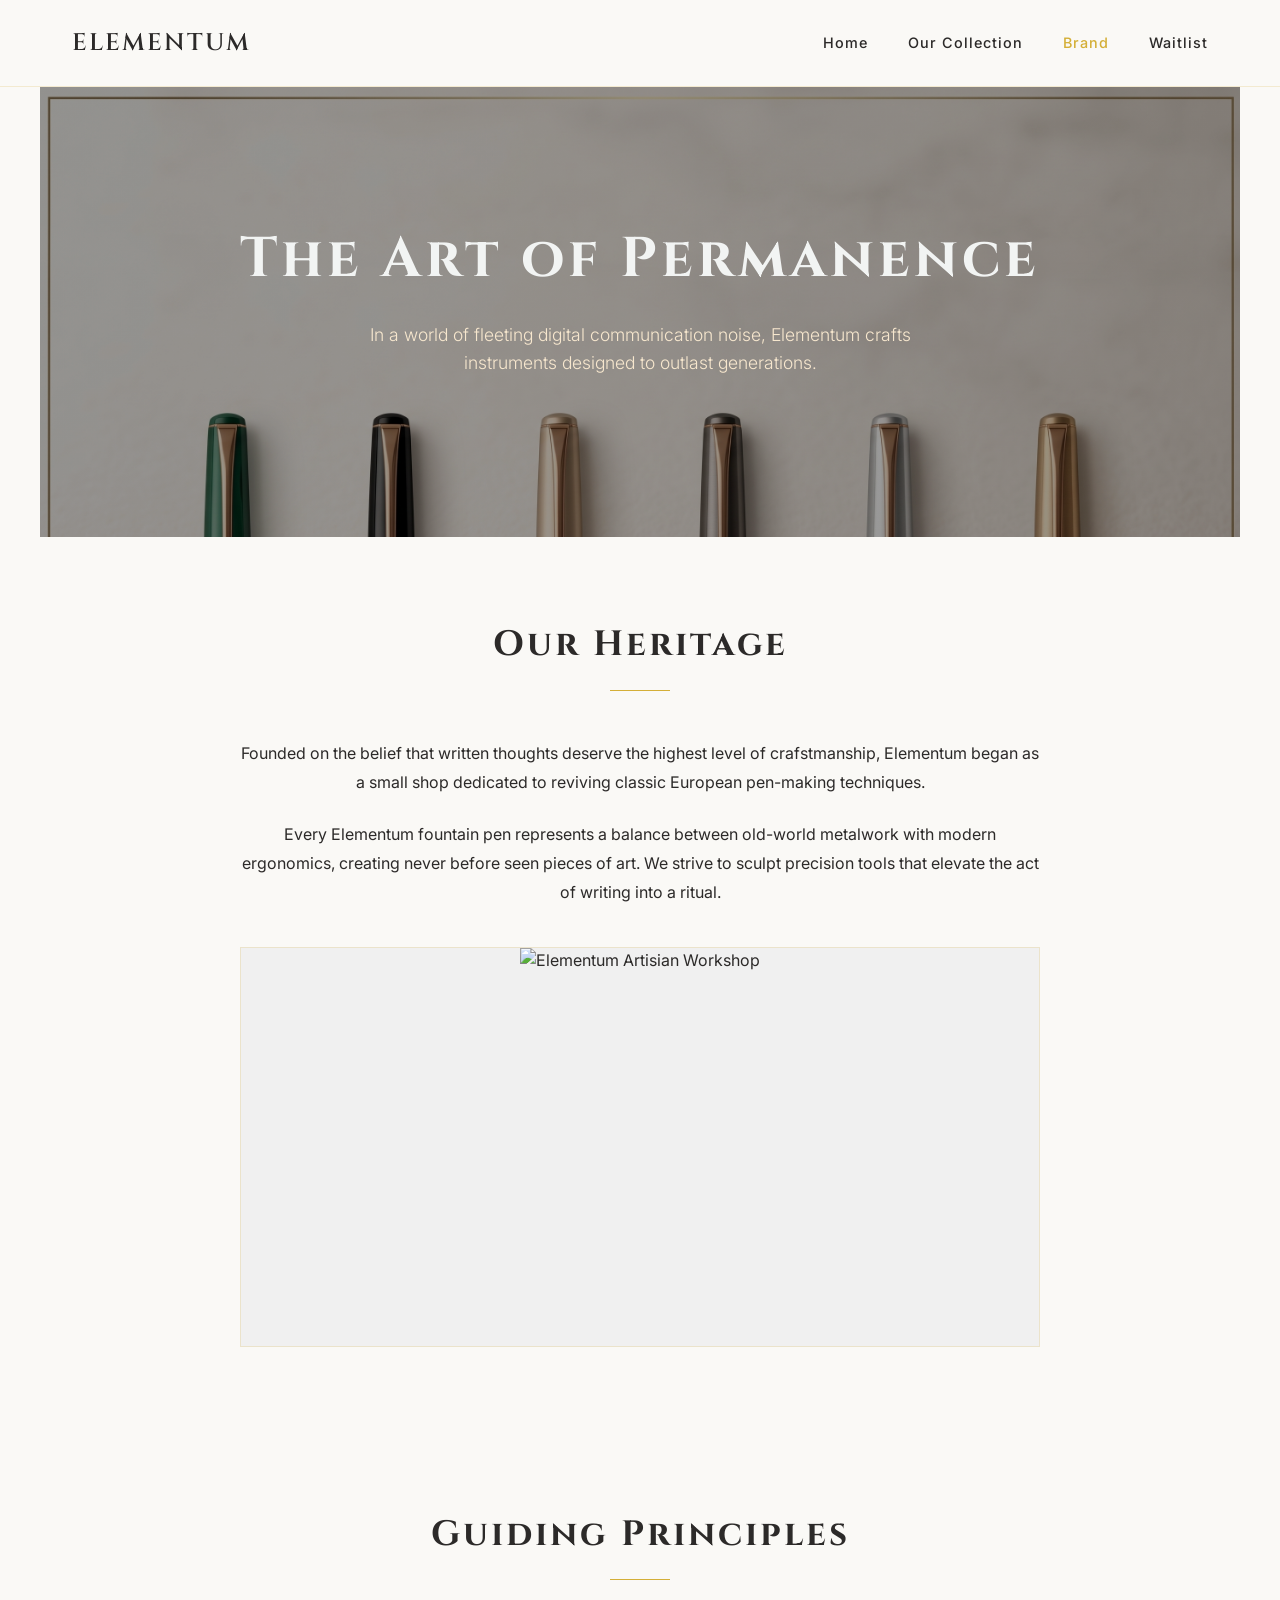
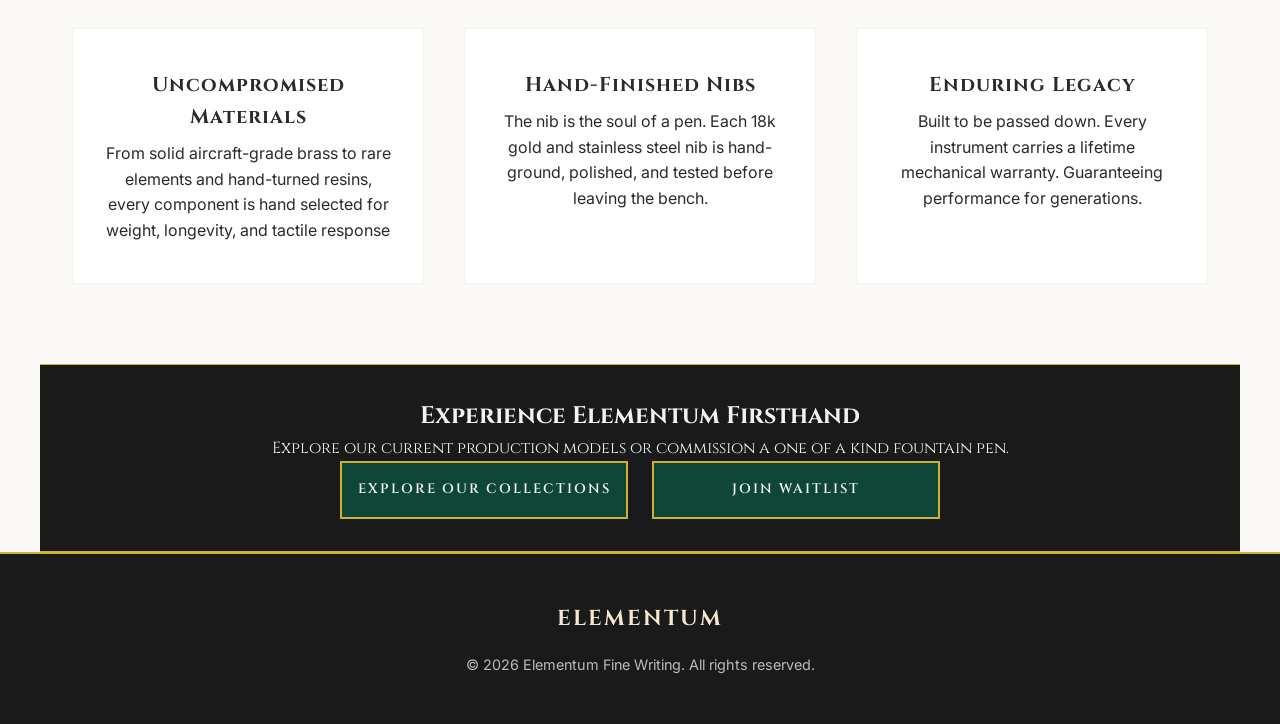
==== brand.html @ 9292f96f "Add files via upload" ====
<!DOCTYPE html>
<html lang="en">
<head>
    <meta charset="UTF-8">
    <meta name="viewport" content="width=device-width, initial-scale=1.0">
    <title>About The Brand | Elementum Fine Writing</title>
    <link rel="stylesheet" href="elementum.css">
</head>
<body>
    <header>
        <nav class="navbar">
            <a href="index.html" class="brand">
                <h1>ELEMENTUM</h1>
            </a>
            <ul class="nav-links">
                <li><a href="index.html">Home</a></li>
                <li><a href="catalog.html">Our Collection</a></li>
                <li><a href="brand.html" class="active">Brand</a></li>
                <li><a href="waitlist.html">Waitlist</a></li>
            </ul>
        </nav>
    </header>
<section class="hero brand-hero">
    <div class="hero-content">
        <h2>The Art of Permanence</h2>
        <p>In a world of fleeting digital communication noise, Elementum crafts instruments designed to outlast generations.</p>
    </div>
</section>
<section class="brand-story">
            <h2 class="section-title left-aligned">Our Heritage</h2>
            <div class="story-centered">
                <div class="story-text">
                <p>Founded on the belief that written thoughts deserve the highest level of crafstmanship, Elementum began as a small shop dedicated to reviving classic European pen-making techniques.</p>
            <p>Every Elementum fountain pen represents a balance between old-world metalwork with modern ergonomics, creating never before seen pieces of art. We strive to sculpt precision tools that elevate the act of writing into a ritual.</p>
        </div>
        <div class="story-img-container">
            <img src="images/brand-workshop.jpg" alt="Elementum Artisian Workshop" class="brand-img">
        </div>
    </div>
</section>
<section class="brand-pillars-section">
    <h2 class="section-title">Guiding Principles</h2>
    <div class="grid-3">
        <div class="card pillar-card">
            <h3>Uncompromised Materials</h3>
            <p>From solid aircraft-grade brass to rare elements and hand-turned resins, every component is hand selected for weight, longevity, and tactile response</p>
    </div>
    <div class="card pillar-card">
        <h3>Hand-Finished Nibs</h3>
        <p>The nib is the soul of a pen. Each 18k gold and stainless steel nib is hand-ground, polished, and tested before leaving the bench.</p>
    </div>
    <div class="card pillar-card">
        <h3>Enduring Legacy</h3>
        <p>Built to be passed down. Every instrument carries a lifetime mechanical warranty. Guaranteeing performance for generations.</p>
</div>
</section>

<section class="cta-banner">
    <h2>Experience Elementum Firsthand</h2>
    <p>Explore our current production models or commission a one of a kind fountain pen.</p>
    <div class="cta-buttons">
        <a href="catalog.html" class="btn-luxury">Explore Our Collections</a>
        <a href="waitlist.html" class="btn-luxury">Join Waitlist</a>
    </div>
</section>
<footer>
        <h2>ELEMENTUM</h2>
        <p>&copy; 2026 Elementum Fine Writing. All rights reserved.</p>
    </footer>
</body>
</html>
---- elementum.css ----
@import url('https://fonts.googleapis.com/css2?family=Cinzel:wght@400;700&family=Inter:wght@400;500;700&display=swap');

* {
    box-sizing: border-box;
    margin: 0;
    padding: 0;
}

:root {
    --bg-primary: #FAF9F6;
    --bg-dark: #1A1A1A;
    --text-dark: #2C2A29;
    --text-light: #F2F4F3;
    --primary-green: #0E4738;
    --gold-accent: #D4AF37;
    --champagne: #F7E7CE;
    --font-header: 'Cinzel', serif;
    --font-body: 'Inter', sans-serif;
}

body {
    font-family: var(--font-body);
    background-color: var(--bg-primary);
    color: var(--text-dark);
    line-height: 1.6;
}

header {
    background-color: rgba(250, 249, 246, 0.95);
    border-bottom: 1px solid rgba(212, 175, 55, 0.2);
    position: sticky;
    top: 0;
    z-index: 1000;
}

.navbar {
    display: flex;
    justify-content: space-between;
    align-items: center;
    max-width: 1200px;
    margin: 0 auto;
    padding: 1.5rem 2rem;
}

.brand {
    display: flex;
    align-items: center;
    gap: 0.5rem;
    text-decoration: none;
    color: var(--text-dark);
}

.brand h1 {
    font-family: var(--font-header);
    font-size: 1.5rem;
    letter-spacing: 2px;
    font-weight: 600;
}

.nav-links {
    display: flex;
    list-style: none;
    gap: 2.5rem;
}

.nav-links a {
    text-decoration: none;
    color: var(--text-dark);
    font-family: var(--font-body);
    font-size: 0.9rem;
    font-weight: 500;
    letter-spacing: 1px;
    transition: color 0.3s ease;
}

.nav-links a:hover,
.nav-links a.active {
    color: var(--gold-accent);
}

.btn-luxury {
    display: inline-block;
    background-color: var(--primary-green);
    color: var(--text-light);
    font-family: var(--font-header);
    font-size: 0.85rem;
    font-weight: 600;
    letter-spacing: 2px;
    text-transform: uppercase;
    text-decoration: none;
    padding: 0.85rem 2rem;
    border: 2px solid var(--gold-accent);
    cursor: pointer;
    transition: all 0.3s ease;
}

.btn-luxury:hover {
    color: var(--gold-accent);
    background-color: #082D24;
    box-shadow: 0 4px 15px rgba(14, 71, 56, 0.2);
}

.hero {
    background: linear-gradient(rgba(0,0,0,0.4), rgba(0,0,0,0.4)), url("images/image2.png");
    min-height: 50vh;
    height: auto;
    padding: 6rem 2rem;
    display: flex;
    align-items: center;
    justify-content: center;
    text-align: center;
    color: var(--text-light);
    background-size: cover;
    background-repeat: no-repeat;
}

.hero-content h2 {
    font-family: var(--font-header);
    font-size: 3.5rem;
    letter-spacing: 4px;
    margin-bottom: 1rem;
}

.hero-content p {
    font-size: 1.1rem;
    max-width: 600px;
    margin: 0 auto 2rem auto;
    font-weight: 300;
    color: var(--champagne);
}

.brand-hero {
    min-height: 50vh;
    height: auto;
}

section {
    padding: 5rem 2rem;
    max-width: 1200px;
    margin: 0 auto;
}

.section-title {
    text-align: center;
    font-family: var(--font-header);
    font-size: 2.2rem;
    letter-spacing: 3px;
    margin-bottom: 3rem;
    position: relative;
}

.section-title::after {
    content: '';
    display: block;
    width: 60px;
    height: 1px;
    background-color: var(--gold-accent);
    margin: 1rem auto 0 auto;
}


.grid-3 {
    display:grid;
    grid-template-columns: repeat(auto-fit, minmax(300px, 1fr));
    gap: 2.5rem;
}

.story-centered {
    max-width: 800px;
    margin: 0 auto;
    text-align: center;
}

.story-grid {
    display: grid;
    grid-template-columns: 1fr 1fr;
    gap: 4rem;
    align-items: center;
}

.story-text {
    margin-bottom: 2.5rem;
}

.story-text p {
    margin-bottom: 1.5rem;
    color: var(--text-dark);
    font-size: 1rem;
    line-height: 1.8;
}

.story-img-container {
    width: 100%;
    height: 400px;
    background-color: #f0f0f0;
    overflow: hidden;
    border: 1px solid rgba(212, 175, 55, 0.2);
}

.card {
    background: #FFFFFF;
    border: 1px solid rgba(0, 0, 0, 0.05);
    padding: 1.5rem;
    text-align: center;
    transition: transform 0.3s ease, box-shadow 0.3s ease;
}

.card:hover {
    transform: translateY(-5px);
    box-shadow: 0 10px 30px rgba(0, 0, 0, 0.05);
}

.card-img-container {
    width: 100%;
    height: 250px;
    margin-bottom: 1.5rem;
    overflow: hidden;
}

.card-img {
    width: 100%;
    height: 100%;
    object-fit: cover;
    object-position: center;
}

.brand-img {
    width: 100%;
    height: 100%;
    object-fit: cover;
}

.card h3 {
    font-family: var(--font-header);
    font-size: 1.25rem;
    margin-bottom: 0.5rem;
    letter-spacing: 1px;
}

.card .price {
    color: var(--gold-accent);
    font-family: var(--font-body);
    font-weight: 600;
    margin-bottom: 1.5rem;
}

.pillar-card {
    padding: 2.5rem 2rem;
}

.cta-banner {
    background-color: var(--bg-dark);
    color: var(--text-light);
    text-align: center;
    padding: 2rem 2rem;
    border-top: 1px solid var(--gold-accent);
    border-bottom: 1px solid var(--gold-accent);
    font-family: var(--font-header);
}

.cta-content h2 {
    font-family: var(--font-header);
    font-size: 2.5rem;
    margin-bottom: 1rem;
    letter-spacing: 2px;
}

.cta-content p {
    color: var(--champagne);
    max-width: 600px;
    margin: 0 auto 2.5rem auto;
}

.cta-buttons {
    display: flex;
    justify-content: center;
    gap: 1.5rem;
    max-width: 600px;
    margin: 0 auto;
}

.cta-buttons .btn-luxury {
    flex: 1;
    text-align: center;
    padding: 1rem 0;
    min-width: 180px;
}

.btn-outline {
    background-color: transparent;
    color: var(--gold-accent);
}

.btn-outline:hover {
    background-color: var(--gold-accent);
    color: var(--bg-dark);
}

@media (max-width: 768px) {
    .story-grid {
        grid-template-columns: 1fr;
        gap: 2rem;
    }
    .section-title.left-aligned {
        text-align: center;
    }
    .section-title.left-aligned::after {
        margin: 1rem auto 0 auto;
    }
}


footer {
    background-color: var(--bg-dark);
    color: rgba(255, 255, 255, 0.7);
    padding: 3rem 2rem;
    text-align: center;
    border-top: 2px solid var(--gold-accent);
    font-size: 0.9rem;
}

footer h2 {
    font-family: var(--font-header);
    color: var(--champagne);
    margin-bottom: 1rem;
    letter-spacing: 2px;
}

.waitlist-section {
    max-width: 800px;
    margin: 0 auto;
    padding: 4rem 2rem;
}

.waitlist-header {
    text-align: center;
    margin-bottom: 3rem;
}

.waitlist-subtitle {
    color: var(--text-dark);
    font-size: 1rem;
    max-width: 650px;
    margin: 0 auto;
    line-height: 1.7;
}

.customizer-form {
    background-color: #FFFFFF;
    border: 1px solid rgba(212, 175, 55, 0.2);
    padding: 3rem;
    box-shadow: 0 10px 30px rgba(0, 0, 0, 0.03);
}

.form-step {
    border: none;
    margin-bottom: 3rem;
    padding: 0;
}

.form-step legend {
    font-family: var(--font-header);
    font-size: 1.3rem;
    color: var(--primary-green);
    letter-spacing: 1.5px;
    margin-bottom: 1rem;
    width: 100%;
    border-bottom: 1px solid rgba(0, 0, 0, 0.05);
    padding-bottom: 0.5rem;
}

.step-desc {
    font-size: 1rem;
    color: #666;
    margin-bottom: 1.5rem;
}

.form-row {
    display: flex;
    gap: 1.5rem
}

.form-group {
    flex: 1;
    display: flex;
    flex-direction: column;
    margin-bottom: 1.5rem;
}

.form-group label {
    font-family: var(--font-body);
    font-size: 0.85rem;
    font-weight: 600;
    letter-spacing: 1px;
    text-transform: uppercase;
    margin-bottom: 0.5rem;
    columns: var(--text-dark);
}

.form-group input[type="text"],
.form-group input[type="email"],
.form-group select,
.form-group textarea {
    width: 100%;
    padding: 0.85rem 1rem;
    font-family: var(--font-body);
    font-size: 1rem;
    background-color: var(--bg-primary);
    border: 1px solid #DDD;
    color: var(--text-dark);
    transition: border-color 0.3s ease;
}

.form-group input:focus,
.form-group select:focus,
.form-group textarea:focus {
    outline: none;
    border-color: var(--gold-accent)
}

.form-hint {
    font-size: 0.85rem;
    color: #888;
    margin-top: 0.5rem;
}

.option-grid {
    display: grid;
    grid-template-columns: repeat(auto-fit, minmax(220px, 1fr));
    gap; 1rem;
}

.option-card {
    display: flex;
    align-items: flex-start;
    gap: 1rem;
    padding: 1rem;
    border: 1px solid #e5e5e5;
    background-color: var(--bg-primary);
    cursor: pointer;
    transition: all 0.3 ease;
}

.option-card:hover {
    border-color: var(--gold-accent);
}

.option-card input[type="radio"] {
    accent-color: var(--primary-green);
    margin-top: 0.25rem;
}

.card-content {
    display: flex;
    flex-direction: column;
}

.option-title {
    font-family: var(--font-header);
    font-size: 1rem;
    font-weight: 600;
    color: var(--text-dark);
}

.option-sub {
    font-size: 1rem;
    color: #666;
    margin-top: 0.25rem;
}

.form-submit {
    text-align: center;
    margin-top: 2rem;
}

.btn-submit {
    width: 100%;
    max-width: 350px;
    padding: 1rem 0;
}

@media (max-width: 768px) {
    .navbar {
        flex-direction: column;
        gap: 1.5rem;
    }
    .hero-content h2 {
        font-size: 2.5rem;
    }
    .customizer-form {
        padding: 1.5rem;
    }
    .form-row {
        flex-direction: column;
        gap: 0;
    }
    .option-grid {
        grid-template-columns: 1fr;
    }
}
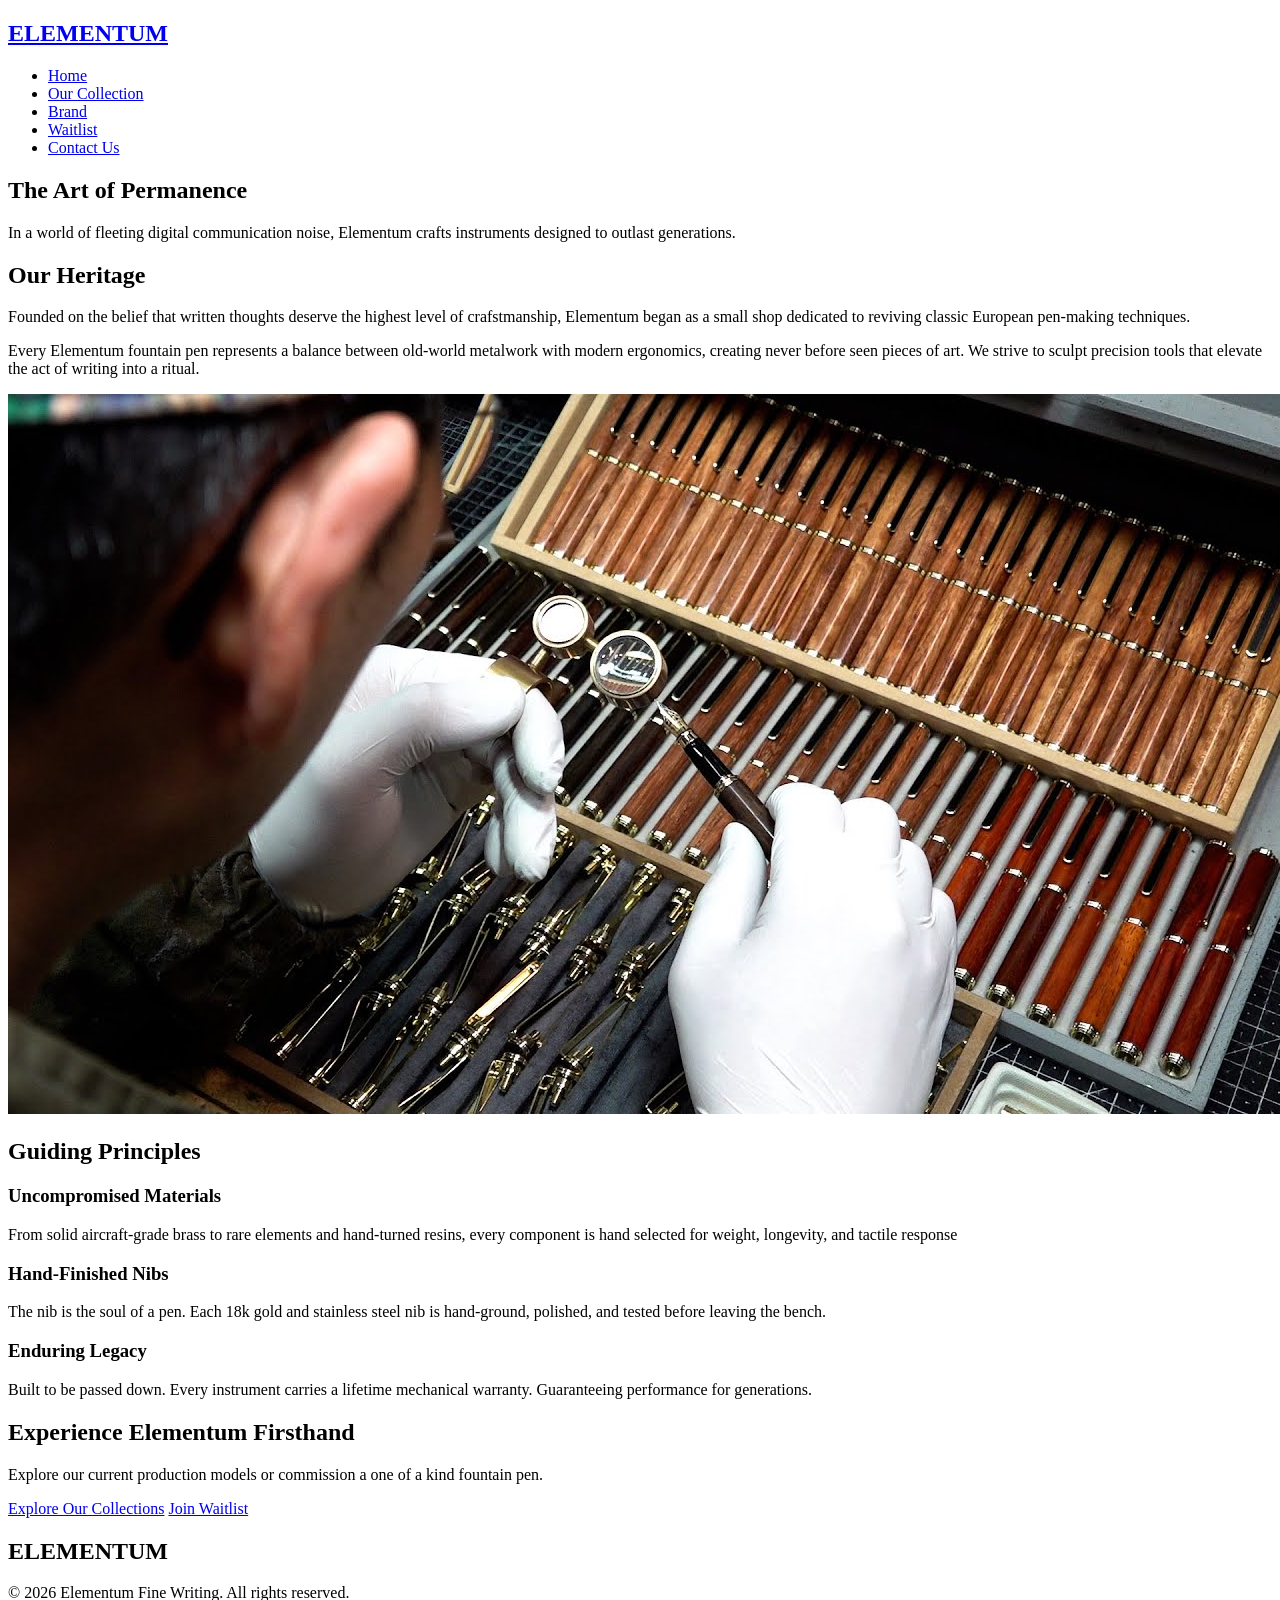
==== commit 3d2d09df: "Add files via upload" ====
--- a/brand.html
+++ b/brand.html
@@ -4,7 +4,7 @@
     <meta charset="UTF-8">
     <meta name="viewport" content="width=device-width, initial-scale=1.0">
     <title>About The Brand | Elementum Fine Writing</title>
-    <link rel="stylesheet" href="elementum.css">
+    <link rel="stylesheet" href="/css/elementum.css">
 </head>
 <body>
     <header>
@@ -17,6 +17,7 @@
                 <li><a href="catalog.html">Our Collection</a></li>
                 <li><a href="brand.html" class="active">Brand</a></li>
                 <li><a href="waitlist.html">Waitlist</a></li>
+                <li><a href="contact.html">Contact Us</a></li>
             </ul>
         </nav>
     </header>
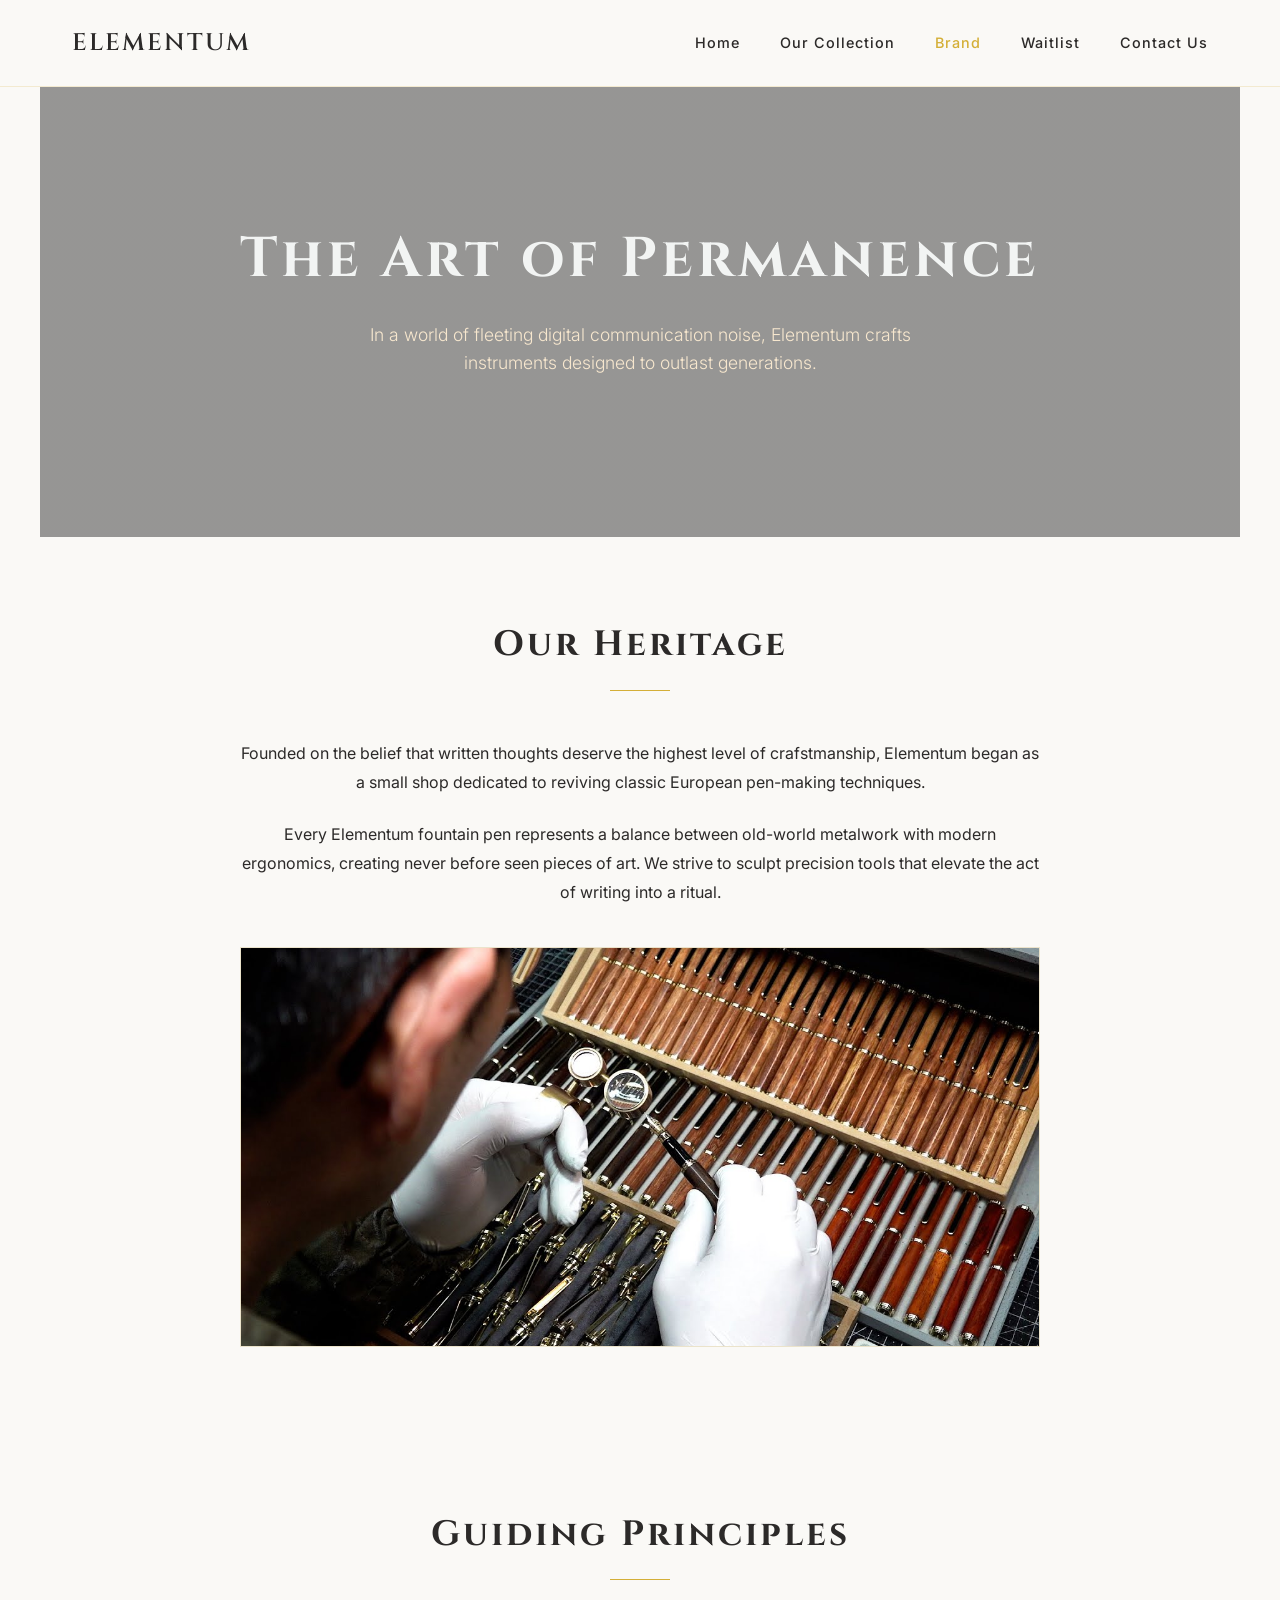
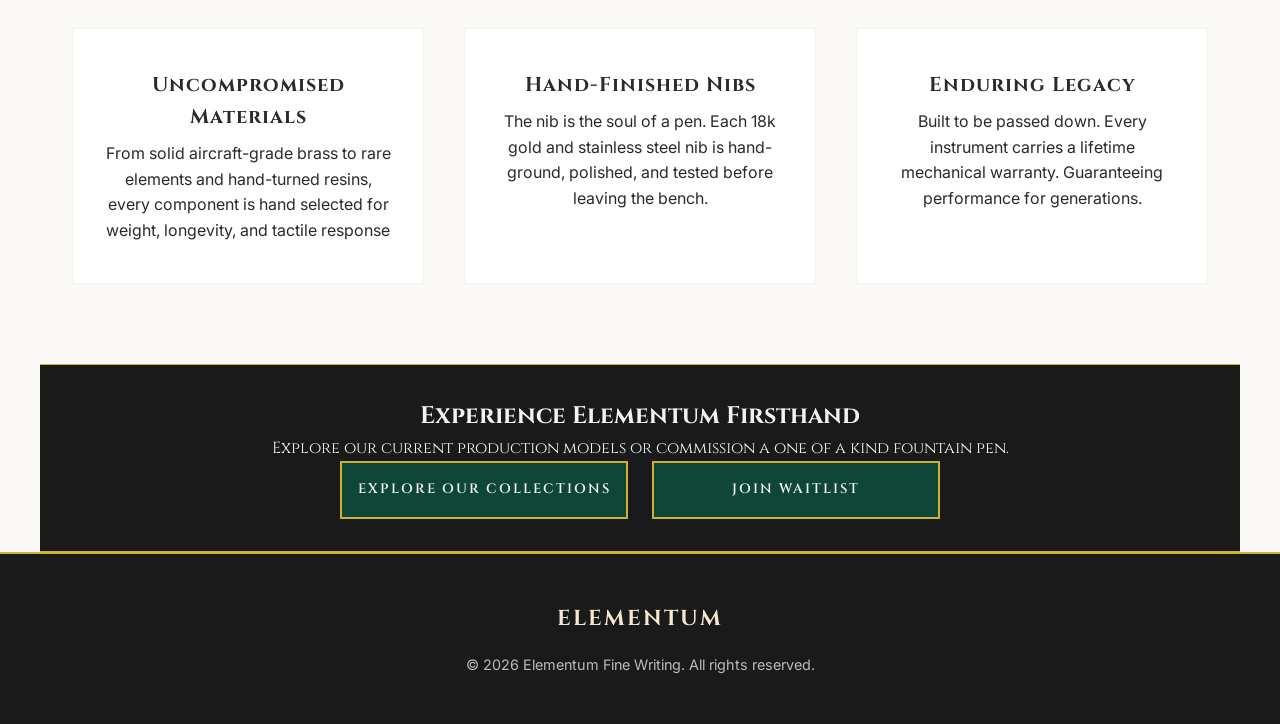
==== commit 9801359a: "Add files via upload" ====
--- a/brand.html
+++ b/brand.html
@@ -4,7 +4,7 @@
     <meta charset="UTF-8">
     <meta name="viewport" content="width=device-width, initial-scale=1.0">
     <title>About The Brand | Elementum Fine Writing</title>
-    <link rel="stylesheet" href="/css/elementum.css">
+    <link rel="stylesheet" href="css/elementum.css">
 </head>
 <body>
     <header>
--- a/css/elementum.css
+++ b/css/elementum.css
@@ -0,0 +1,521 @@
+@import url('https://fonts.googleapis.com/css2?family=Cinzel:wght@400;700&family=Inter:wght@400;500;700&display=swap');
+
+* {
+    box-sizing: border-box;
+    margin: 0;
+    padding: 0;
+}
+
+:root {
+    --bg-primary: #FAF9F6;
+    --bg-dark: #1A1A1A;
+    --text-dark: #2C2A29;
+    --text-light: #F2F4F3;
+    --primary-green: #0E4738;
+    --gold-accent: #D4AF37;
+    --champagne: #F7E7CE;
+    --font-header: 'Cinzel', serif;
+    --font-body: 'Inter', sans-serif;
+}
+
+body {
+    font-family: var(--font-body);
+    background-color: var(--bg-primary);
+    color: var(--text-dark);
+    line-height: 1.6;
+}
+
+header {
+    background-color: rgba(250, 249, 246, 0.95);
+    border-bottom: 1px solid rgba(212, 175, 55, 0.2);
+    position: sticky;
+    top: 0;
+    z-index: 1000;
+}
+
+.navbar {
+    display: flex;
+    justify-content: space-between;
+    align-items: center;
+    max-width: 1200px;
+    margin: 0 auto;
+    padding: 1.5rem 2rem;
+}
+
+.brand {
+    display: flex;
+    align-items: center;
+    gap: 0.5rem;
+    text-decoration: none;
+    color: var(--text-dark);
+}
+
+.brand h1 {
+    font-family: var(--font-header);
+    font-size: 1.5rem;
+    letter-spacing: 2px;
+    font-weight: 600;
+}
+
+.nav-links {
+    display: flex;
+    list-style: none;
+    gap: 2.5rem;
+}
+
+.nav-links a {
+    text-decoration: none;
+    color: var(--text-dark);
+    font-family: var(--font-body);
+    font-size: 0.9rem;
+    font-weight: 500;
+    letter-spacing: 1px;
+    transition: color 0.3s ease;
+}
+
+.nav-links a:hover,
+.nav-links a.active {
+    color: var(--gold-accent);
+}
+
+.btn-luxury {
+    display: inline-block;
+    background-color: var(--primary-green);
+    color: var(--text-light);
+    font-family: var(--font-header);
+    font-size: 0.85rem;
+    font-weight: 600;
+    letter-spacing: 2px;
+    text-transform: uppercase;
+    text-decoration: none;
+    padding: 0.85rem 2rem;
+    border: 2px solid var(--gold-accent);
+    cursor: pointer;
+    transition: all 0.3s ease;
+}
+
+.btn-luxury:hover {
+    color: var(--gold-accent);
+    background-color: #082D24;
+    box-shadow: 0 4px 15px rgba(14, 71, 56, 0.2);
+}
+
+.hero {
+    background: linear-gradient(rgba(0,0,0,0.4), rgba(0,0,0,0.4)), url("images/image2.png");
+    min-height: 50vh;
+    height: auto;
+    padding: 6rem 2rem;
+    display: flex;
+    align-items: center;
+    justify-content: center;
+    text-align: center;
+    color: var(--text-light);
+    background-size: cover;
+    background-repeat: no-repeat;
+}
+
+.hero-content h2 {
+    font-family: var(--font-header);
+    font-size: 3.5rem;
+    letter-spacing: 4px;
+    margin-bottom: 1rem;
+}
+
+.hero-content p {
+    font-size: 1.1rem;
+    max-width: 600px;
+    margin: 0 auto 2rem auto;
+    font-weight: 300;
+    color: var(--champagne);
+}
+
+.brand-hero {
+    min-height: 50vh;
+    height: auto;
+}
+
+section {
+    padding: 5rem 2rem;
+    max-width: 1200px;
+    margin: 0 auto;
+}
+
+.section-title {
+    text-align: center;
+    font-family: var(--font-header);
+    font-size: 2.2rem;
+    letter-spacing: 3px;
+    margin-bottom: 3rem;
+    position: relative;
+}
+
+.section-title::after {
+    content: '';
+    display: block;
+    width: 60px;
+    height: 1px;
+    background-color: var(--gold-accent);
+    margin: 1rem auto 0 auto;
+}
+
+
+.grid-3 {
+    display:grid;
+    grid-template-columns: repeat(auto-fit, minmax(300px, 1fr));
+    gap: 2.5rem;
+}
+
+.story-centered {
+    max-width: 800px;
+    margin: 0 auto;
+    text-align: center;
+}
+
+.story-grid {
+    display: grid;
+    grid-template-columns: 1fr 1fr;
+    gap: 4rem;
+    align-items: center;
+}
+
+.story-text {
+    margin-bottom: 2.5rem;
+}
+
+.story-text p {
+    margin-bottom: 1.5rem;
+    color: var(--text-dark);
+    font-size: 1rem;
+    line-height: 1.8;
+}
+
+.story-img-container {
+    width: 100%;
+    height: 400px;
+    background-color: #f0f0f0;
+    overflow: hidden;
+    border: 1px solid rgba(212, 175, 55, 0.2);
+}
+
+.card {
+    background: #FFFFFF;
+    border: 1px solid rgba(0, 0, 0, 0.05);
+    padding: 1.5rem;
+    text-align: center;
+    transition: transform 0.3s ease, box-shadow 0.3s ease;
+}
+
+.card:hover {
+    transform: translateY(-5px);
+    box-shadow: 0 10px 30px rgba(0, 0, 0, 0.05);
+}
+
+.card-img-container {
+    width: 100%;
+    height: 250px;
+    margin-bottom: 1.5rem;
+    overflow: hidden;
+}
+
+.card-img {
+    width: 100%;
+    height: 100%;
+    object-fit: cover;
+    object-position: center;
+}
+
+.brand-img {
+    width: 100%;
+    height: 100%;
+    object-fit: cover;
+}
+
+.card h3 {
+    font-family: var(--font-header);
+    font-size: 1.25rem;
+    margin-bottom: 0.5rem;
+    letter-spacing: 1px;
+}
+
+.card .price {
+    color: var(--gold-accent);
+    font-family: var(--font-body);
+    font-weight: 600;
+    margin-bottom: 1.5rem;
+}
+
+.pillar-card {
+    padding: 2.5rem 2rem;
+}
+
+.cta-banner {
+    background-color: var(--bg-dark);
+    color: var(--text-light);
+    text-align: center;
+    padding: 2rem 2rem;
+    border-top: 1px solid var(--gold-accent);
+    border-bottom: 1px solid var(--gold-accent);
+    font-family: var(--font-header);
+}
+
+.cta-content h2 {
+    font-family: var(--font-header);
+    font-size: 2.5rem;
+    margin-bottom: 1rem;
+    letter-spacing: 2px;
+}
+
+.cta-content p {
+    color: var(--champagne);
+    max-width: 600px;
+    margin: 0 auto 2.5rem auto;
+}
+
+.cta-buttons {
+    display: flex;
+    justify-content: center;
+    gap: 1.5rem;
+    max-width: 600px;
+    margin: 0 auto;
+}
+
+.cta-buttons .btn-luxury {
+    flex: 1;
+    text-align: center;
+    padding: 1rem 0;
+    min-width: 180px;
+}
+
+.btn-outline {
+    background-color: transparent;
+    color: var(--gold-accent);
+}
+
+.btn-outline:hover {
+    background-color: var(--gold-accent);
+    color: var(--bg-dark);
+}
+
+
+footer {
+    background-color: var(--bg-dark);
+    color: rgba(255, 255, 255, 0.7);
+    padding: 3rem 2rem;
+    text-align: center;
+    border-top: 2px solid var(--gold-accent);
+    font-size: 0.9rem;
+}
+
+footer h2 {
+    font-family: var(--font-header);
+    color: var(--champagne);
+    margin-bottom: 1rem;
+    letter-spacing: 2px;
+}
+
+.waitlist-section {
+    max-width: 800px;
+    margin: 0 auto;
+    padding: 4rem 2rem;
+}
+
+.waitlist-header {
+    text-align: center;
+    margin-bottom: 3rem;
+}
+
+.waitlist-subtitle {
+    color: var(--text-dark);
+    font-size: 1rem;
+    max-width: 650px;
+    margin: 0 auto;
+    line-height: 1.7;
+}
+
+.customizer-form {
+    background-color: #FFFFFF;
+    border: 1px solid rgba(212, 175, 55, 0.2);
+    padding: 3rem;
+    box-shadow: 0 10px 30px rgba(0, 0, 0, 0.03);
+}
+
+.form-step {
+    border: none;
+    margin-bottom: 3rem;
+    padding: 0;
+}
+
+.form-step legend {
+    font-family: var(--font-header);
+    font-size: 1.3rem;
+    color: var(--primary-green);
+    letter-spacing: 1.5px;
+    margin-bottom: 1rem;
+    width: 100%;
+    border-bottom: 1px solid rgba(0, 0, 0, 0.05);
+    padding-bottom: 0.5rem;
+}
+
+.step-desc {
+    font-size: 1rem;
+    color: #666;
+    margin-bottom: 1.5rem;
+}
+
+.form-row {
+    display: flex;
+    gap: 1.5rem;
+}
+
+.form-group {
+    flex: 1;
+    display: flex;
+    flex-direction: column;
+    margin-bottom: 1.5rem;
+}
+
+.form-group label {
+    font-family: var(--font-body);
+    font-size: 0.85rem;
+    font-weight: 600;
+    letter-spacing: 1px;
+    text-transform: uppercase;
+    margin-bottom: 0.5rem;
+    color: var(--text-dark);
+}
+
+.form-group input[type="text"],
+.form-group input[type="email"],
+.form-group select,
+.form-group textarea {
+    width: 100%;
+    padding: 0.85rem 1rem;
+    font-family: var(--font-body);
+    font-size: 1rem;
+    background-color: var(--bg-primary);
+    border: 1px solid #DDD;
+    color: var(--text-dark);
+    transition: border-color 0.3s ease;
+}
+
+.form-group input:focus,
+.form-group select:focus,
+.form-group textarea:focus {
+    outline: none;
+    border-color: var(--gold-accent);
+}
+
+.form-hint {
+    font-size: 0.85rem;
+    color: #888;
+    margin-top: 0.5rem;
+}
+
+.option-grid {
+    display: grid;
+    grid-template-columns: repeat(auto-fit, minmax(220px, 1fr));
+    gap: 1rem;
+}
+
+.option-card {
+    display: flex;
+    align-items: flex-start;
+    gap: 1rem;
+    padding: 1rem;
+    border: 1px solid #e5e5e5;
+    background-color: var(--bg-primary);
+    cursor: pointer;
+    transition: all 0.3s ease;
+}
+
+.option-card:hover {
+    border-color: var(--gold-accent);
+}
+
+.option-card input[type="radio"] {
+    accent-color: var(--primary-green);
+    margin-top: 0.25rem;
+}
+
+.card-content {
+    display: flex;
+    flex-direction: column;
+}
+
+.option-title {
+    font-family: var(--font-header);
+    font-size: 1rem;
+    font-weight: 600;
+    color: var(--text-dark);
+}
+
+.option-sub {
+    font-size: 1rem;
+    color: #666;
+    margin-top: 0.25rem;
+}
+
+.form-submit {
+    text-align: center;
+    margin-top: 2rem;
+}
+
+.btn-submit {
+    width: 100%;
+    max-width: 350px;
+    padding: 1rem 0;
+}
+
+.error-message {
+    color: #B22222;
+    font-size: 0.8rem;
+    margin-top: 0.4rem;
+    display: none;
+    font-weight: 500;
+}
+
+.input-error {
+    border-color: #B22222 !important;
+    background-color: #FFF8F8 !important;
+}
+
+.success-banner {
+    background-color: var(--primary-green);
+    color: var(--text-light);
+    border: 1px solid var(--gold-accent);
+    padding: 1rem;
+    margin-bottom: 2rem;
+    text-align: center;
+    font-family: var(--font-header);
+    letter-spacing: 1px;
+}
+
+@media (max-width: 768px) {
+    .navbar {
+        flex-direction: column;
+        gap: 1.5rem;
+    }
+    .hero-content h2 {
+        font-size: 2.5rem;
+    }
+    .customizer-form {
+        padding: 1.5rem;
+    }
+    .form-row {
+        flex-direction: column;
+        gap: 0;
+    }
+    .option-grid {
+        grid-template-columns: 1fr;
+    }
+    .story-grid {
+        grid-template-columns: 1fr;
+        gap: 2rem;
+    }
+    .section-title.left-aligned {
+        text-align: center;
+    }
+    .section-title.left-aligned::after {
+        margin: 1rem auto 0 auto;
+    }
+}
